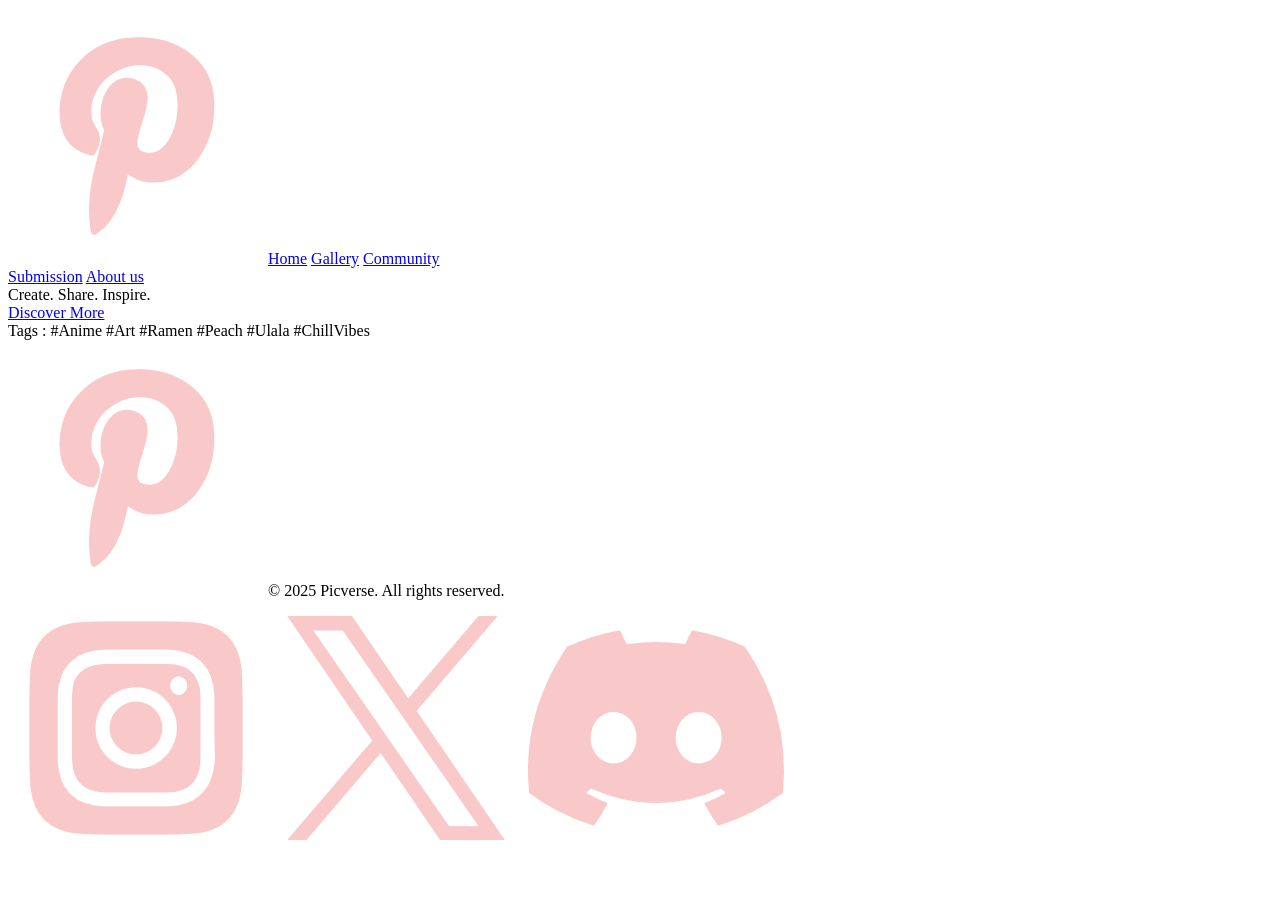
==== index.html @ c8f73e9a "Add files via upload" ====
<!DOCTYPE html>
<html lang="en">
<head>
    <meta charset="UTF-8">
    <meta name="viewport" content="width=device-width, initial-scale=1.0">
    <title>Home Page</title>
    <link rel="shortcut icon" href="../Assets/pinterest.png" type="image/png">
    <link rel="stylesheet" href="home.css">
</head>
<body>
    <div class="navbar">
        <div class="navbar-left">
            <img src="../Assets/pinterest.png" alt="logo" id="logo">
            <a href="../Home/index.html">Home</a>
            <a href="../Gallery/gallery.html">Gallery</a>
            <a href="../Community/community.html">Community</a>
        </div>
        <div class="navbar-right">
            <a href="../Submission/submission.html">Submission</a>
            <a href="../About/about.html">About us</a>
        </div>
    </div>
    <div class="hero-section">
        <!-- <img src="../Assets/pbaic624o2121.png" alt="art" id="art"> -->
        <span id="message">Create. Share. Inspire.</span>
        <div class="button">
            <a href="../Gallery/gallery.html">Discover More</a>
        </div>
        <span id="title"></span>
    </div>
    <div class="tags">
        <span id="tag-title">Tags :</span>
        <span id="tag">#Anime #Art #Ramen #Peach #Ulala #ChillVibes</span>
    </div>
    <div class="Line"></div>
    <div class="image">
        <div class="image-item image-item1"></div>
        <div class="image-item image-item2"></div>
        <div class="image-item image-item3"></div>
        <div class="image-item2 image-item-large1"></div>
        <div class="image-item2 image-item-large2"></div>
    </div>
    <div class="footer">
        <div class="footer-center">
            <img src="../Assets/pinterest.png" alt="logo" id="logo">
            <span id="copyright">© 2025 Picverse. All rights reserved.</span>
        </div>
        <div class="footer-right">
            <img src="../Assets/instagram-alt.png" alt="inst">
            <img src="../Assets/x.png" alt="x">
            <img src="../Assets/discord.png" alt="discord">
        </div>
    </div>
    <script src="home.js"></script>
</body>
</html>
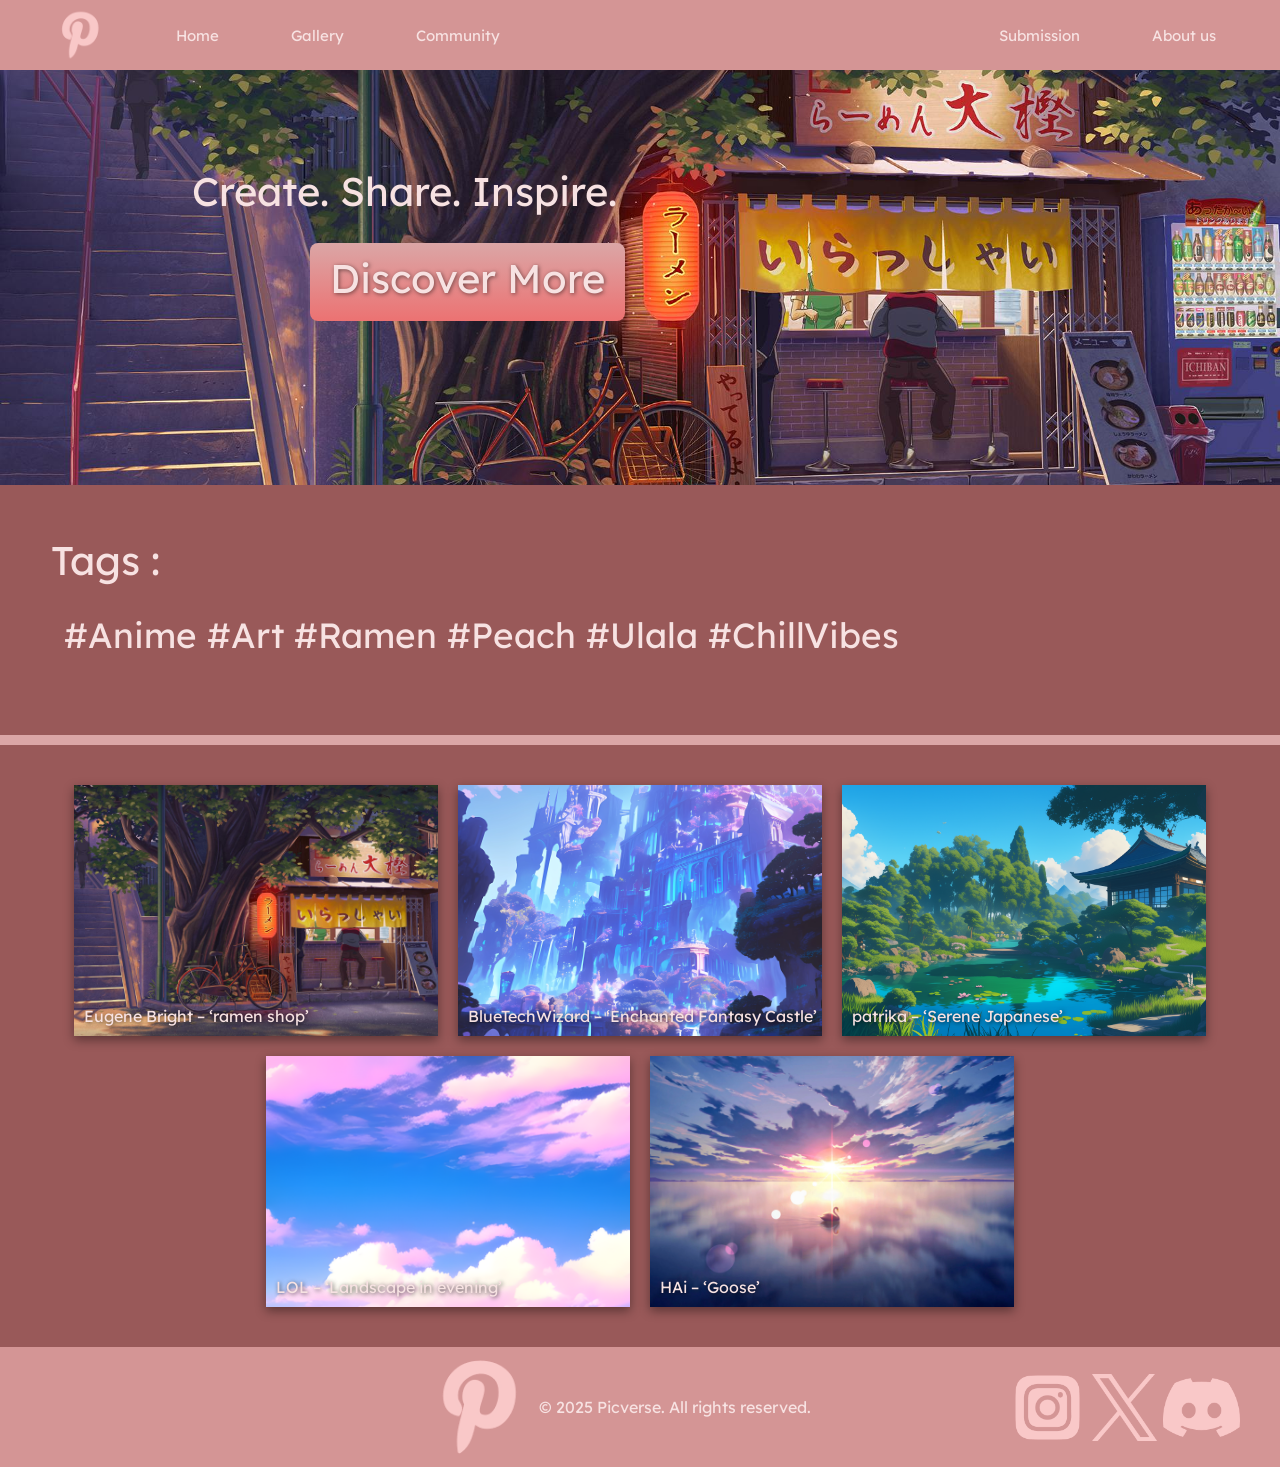
==== commit c5adafc7: "Update index.html" ====
--- a/index.html
+++ b/index.html
@@ -5,7 +5,7 @@
     <meta name="viewport" content="width=device-width, initial-scale=1.0">
     <title>Home Page</title>
     <link rel="shortcut icon" href="../Assets/pinterest.png" type="image/png">
-    <link rel="stylesheet" href="home.css">
+    <link rel="stylesheet" href="Home/home.css">
 </head>
 <body>
     <div class="navbar">
@@ -53,4 +53,4 @@
     </div>
     <script src="home.js"></script>
 </body>
-</html>+</html>
--- a/Home/home.css
+++ b/Home/home.css
@@ -0,0 +1,519 @@
+@font-face{
+    font-family: 'lexend';
+    src: url(../Lexend/Lexend-VariableFont_wght.ttf) format('truetype');
+    font-weight: normal;
+    font-size: normal;
+}
+
+:root {
+    --navbar-color: #D49595;
+    --text-color: #F7E2E2;
+    --background-color: #995959;
+    --linear-color1: #DBA6A6;
+    --linear-color2: #EC7272;
+    --line-color: #DBA6A6;
+    --username-color: #CC5F5F;
+    --primary-text: 'lexend';
+}
+
+body{
+    background-color: var(--background-color);
+    margin: 0px;
+}
+
+a{
+    color: var(--text-color);
+    font-family: var(--primary-text);
+    text-decoration: none;
+}
+
+.navbar {
+    display: flex;
+    position: fixed;
+    background-color: var(--navbar-color);
+    align-items: center;
+    height: 70px;
+    width: 100%;
+    border: 0px;
+    margin: 0px;
+    padding-left: 24px;
+    z-index: 2;
+}
+
+#logo {
+    display: inline-block;
+    width: 60px;
+    height: 60px;
+    transition: all 0.2s ease-in-out;
+}
+
+#logo:hover{
+    filter: brightness(95%);
+    transform: scale(1.1);
+}
+
+.navbar-left {
+    display: flex;
+    position: fixed; 
+    width: 35%;
+    height: auto;
+    align-items: center;
+    border: 0px;
+    margin: 0px;
+    margin-left: 2%;
+}
+
+.navbar-right {
+    display: flex;
+    position: fixed;
+    width: 35%;
+    height: auto;
+    align-items: center;
+    justify-content: flex-end;
+    margin-left: 57%;
+    padding: 0 20px;
+}
+
+.navbar-left a {
+    color: var(--text-color);
+    font-size: 15px;
+    margin-left: 60px;
+    padding: 3px 6px;
+    transition: all 0.2s ease-in-out;
+}
+
+.navbar-right a{
+    color: var(--text-color);
+    font-size: 15px;
+    margin-left: 60px;
+    padding: 3px 6px;
+    transition: all 0.2s ease-in-out;
+}
+
+.navbar-left a:hover{
+    filter: brightness(85%);
+    transform: scale(1.1);
+}
+
+.navbar-right a:hover {
+    filter: brightness(95%);
+    transform: scale(1.1);
+}
+
+.hero-section{
+    display: flex;
+    width: 100%;
+    height: 485px;
+    background-image: url("../Assets/pbaic624o2121.png");
+    background-size: cover;
+    background-position: center;
+    transition: background-image 1s ease-in-out;
+    opacity: 0;
+    transform: translateY(30px);
+    animation: fadeInUp 1s ease-out forwards;
+}
+
+.hero-section #message{
+    margin-top: 13%;
+    margin-left: 15%;
+    color: var(--text-color);
+    font-size: 40px;
+    font-family: var(--primary-text);
+}
+
+.hero-section .button{
+    height: 12%;
+    margin-top: 19%;    
+    margin-left: -24%;
+    padding: 10px 20px;
+    border-radius: 8px;
+    display: inline-block;
+    background: linear-gradient(180deg, var(--linear-color1), var(--linear-color2));
+    transition: all 0.3s ease-in-out;
+    opacity: 0;
+    transform: translateY(30px);
+    animation: fadeInUp 1s ease-out forwards;
+    animation-delay: 1s;
+}
+
+.hero-section .button a{
+    margin-top: 19%;
+    margin-left: 0%;
+    color: var(--text-color);
+    font-size: 40px;
+    font-family: var(--primary-text);
+    text-shadow: 1px 1px 4px rgba(0, 0, 0, 0.5);
+    transition: all 0.3s ease-in-out;
+}
+
+.hero-section .button:hover{
+    transform: scale(1.1);
+}
+
+.hero-section #title{
+    margin-top: 30%;
+    margin-left: -40%;
+    color: var(--text-color);
+    font-family: var(--primary-text);
+    animation-delay: 0.5s;
+}
+
+.tags{
+    display: flex;
+    width: 100%;
+    height: 250px;
+    opacity: 0;
+    transform: translateY(20px);
+    animation: fadeInUp 1s ease-out forwards;
+    animation-delay: 1.3s;
+}
+
+.tags #tag-title{
+    margin-left: 4%;
+    padding-top: 50px;
+    color: var(--text-color);
+    font-family: var(--primary-text);
+    font-size: 40px;
+}
+
+.tags #tag{
+    margin-top: 10%;
+    margin-left: -7.5%;
+    color: var(--text-color);
+    font-family: var(--primary-text);
+    font-size: 35px;
+}
+
+.Line{
+    width: 100%;
+    height: 10px;
+    background-color: var(--line-color);
+}
+
+.image{
+    display: flex;
+    flex-wrap: wrap;
+    justify-content: center;
+    gap: 20px;
+    padding: 40px;
+    background-color: var(--background-color); 
+}
+
+/* .image-item{
+    width: 364px;
+    height: 251px;
+    background-image: url("../Assets/pbaic624o2121.png");
+    background-size: cover;
+    background-position: center;
+    position: relative;
+    box-shadow: 0 4px 10px rgba(0, 0, 0, 0.4);
+}
+
+.image-item2{
+    width: 500px;
+    height: 290px;
+    background-image: url("../Assets/pbaic624o2121.png");
+    background-size: cover;
+    background-position: center;
+    position: relative;
+    box-shadow: 0 4px 10px rgba(0, 0, 0, 0.4);
+} */
+
+.image-item1 {
+    width: 364px;
+    height: 251px;
+    background-size: cover;
+    background-position: center;
+    position: relative;
+    box-shadow: 0 4px 10px rgba(0, 0, 0, 0.4);
+    background-image: url("../Assets/pbaic624o2121.png");
+}
+
+.image-item2 {
+    width: 364px;
+    height: 251px;
+    background-size: cover;
+    background-position: center;
+    position: relative;
+    box-shadow: 0 4px 10px rgba(0, 0, 0, 0.4);
+    background-image: url("../Assets/1012229.png");
+}
+
+.image-item3 {
+    width: 364px;
+    height: 251px;
+    background-size: cover;
+    background-position: center;
+    position: relative;
+    box-shadow: 0 4px 10px rgba(0, 0, 0, 0.4);
+    background-image: url("../Assets/1371442.png");
+}
+
+.image-item-large1 {
+    width: 364px;
+    height: 251px;
+    background-size: cover;
+    background-position: center;
+    position: relative;
+    box-shadow: 0 4px 10px rgba(0, 0, 0, 0.4);
+    background-image: url("../Assets/1001575.png");
+}
+
+.image-item-large2 {
+    width: 364px;
+    height: 251px;
+    background-size: cover;
+    background-position: center;
+    position: relative;
+    box-shadow: 0 4px 10px rgba(0, 0, 0, 0.4);
+    background-image: url("../Assets/358929.jpg");
+}
+
+
+.image-item1::after{
+    content: "Eugene Bright – ‘ramen shop’";
+    position: absolute;
+    bottom: 10px;
+    left: 10px;
+    font-family: var(--primary-text);
+    font-size: 16px;
+    color: var(--text-color);
+    text-shadow: 1px 1px 4px rgba(0, 0, 0, 0.7);
+}
+
+.image-item2::after{
+    content: "BlueTechWizard – ‘Enchanted Fantasy Castle’";
+    position: absolute;
+    bottom: 10px;
+    left: 10px;
+    font-family: var(--primary-text);
+    font-size: 16px;
+    color: var(--text-color);
+    text-shadow: 1px 1px 4px rgba(0, 0, 0, 0.7);
+}
+
+.image-item3::after{
+    content: "patrika – ‘Serene Japanese’";
+    position: absolute;
+    bottom: 10px;
+    left: 10px;
+    font-family: var(--primary-text);
+    font-size: 16px;
+    color: var(--text-color);
+    text-shadow: 1px 1px 4px rgba(0, 0, 0, 0.7);
+}
+
+.image-item-large1::after{
+    content: "LOL – ‘Landscape in evening’";
+    position: absolute;
+    bottom: 10px;
+    left: 10px;
+    font-family: var(--primary-text);
+    font-size: 16px;
+    color: var(--text-color);
+    text-shadow: 1px 1px 4px rgba(0, 0, 0, 0.7);
+}
+
+.image-item-large2::after{
+    content: "HAi – ‘Goose’";
+    position: absolute;
+    bottom: 10px;
+    left: 10px;
+    font-family: var(--primary-text);
+    font-size: 16px;
+    color: var(--text-color);
+    text-shadow: 1px 1px 4px rgba(0, 0, 0, 0.7);
+}
+
+.image-item1,
+.image-item2,
+.image-item3,
+.image-item-large1,
+.image-item-large2 {
+    opacity: 0;
+    transform: scale(0.95);
+    animation: fadeInScale 0.8s ease forwards;
+}
+
+.footer{
+    display: flex;
+    justify-content: space-between;
+    align-items: center;
+    width: 100%;
+    height: 120px;
+    background-color: var(--navbar-color);
+    padding: 0 40px;
+    box-sizing: border-box;
+}
+
+.footer span{
+    margin-top: 50px;
+    font-family: var(--primary-text);
+    font-size: 16px;
+    color: var(--text-color);
+}
+
+.footer #logo{
+    width: 120px;
+    height: 120px;
+}
+
+.footer-center {
+    display: flex;
+    margin-left: 180px;
+    justify-content: center;
+    flex: 1;
+}
+
+.footer-right {
+    display: flex;
+    align-items: center;
+    justify-content: flex-end;
+    min-width: 60px;
+}
+
+.footer-right img{
+    width: 77px;
+    height: 77px;
+}
+
+/* #art{
+    width: 100%;
+    height: 485px;
+    object-fit: cover;
+    overflow: hidden;
+} */
+
+@keyframes fadeInUp {
+    to {
+        opacity: 1;
+        transform: translateY(0);
+    }
+}
+
+@keyframes fadeInScale {
+    to {
+        opacity: 1;
+        transform: scale(1);
+    }
+}
+
+@media (max-width: 768px) {
+    .navbar {
+        flex-direction: column;
+        height: auto;
+        padding: 10px 15px;
+        position: relative;
+    }
+
+    #logo {
+        width: 50px;
+        height: 50px;
+        margin: 0 auto 10px auto;
+    }
+
+    .navbar-left,
+    .navbar-right {
+        position: static;
+        width: 100%;
+        justify-content: center;
+        margin: 0;
+        padding: 8px 0;
+        flex-wrap: wrap;
+        gap: 15px;
+    }
+
+    .navbar-left a,
+    .navbar-right a {
+        margin: 0 10px;
+        font-size: 14px;
+    }
+
+    .hero-section {
+        flex-direction: column;
+        height: auto;
+        padding: 40px 15px 20px;
+        text-align: center;
+    }
+
+    .hero-section #message {
+        margin: 0 0 20px 0;
+        font-size: 28px;
+        margin-left: 0;
+    }
+
+    .hero-section .button {
+        margin: 0 auto 20px auto;
+        width: 80%;
+        max-width: 300px;
+        font-size: 20px;
+        transform: translateY(0);
+        opacity: 1;
+        animation: none;
+    }
+
+    .hero-section .button a {
+        font-size: 24px;
+    }
+
+    .hero-section #title {
+        margin: 20px 0 0 0;
+        font-size: 24px;
+        margin-left: 0;
+    }
+
+    .tags {
+        flex-direction: column;
+        height: auto;
+        padding: 0 15px;
+    }
+
+    .tags #tag-title {
+        font-size: 28px;
+        margin-left: 0;
+        padding-top: 30px;
+        text-align: center;
+    }
+
+    .tags #tag {
+        font-size: 24px;
+        margin-top: 10px;
+        margin-left: 0;
+        text-align: center;
+    }
+
+    .image {
+        flex-direction: column;
+        padding: 20px 15px;
+        gap: 15px;
+    }
+
+    .image-item1,
+    .image-item2,
+    .image-item3,
+    .image-item-large1,
+    .image-item-large2 {
+        width: 100%;
+        max-width: 360px;
+        height: auto;
+        min-height: 200px;
+    }
+
+    .footer {
+        flex-direction: column;
+        height: auto;
+        padding: 20px 15px;
+        gap: 10px;
+        text-align: center;
+    }
+
+    .footer span {
+        margin-top: 10px;
+    }
+
+    .footer-center {
+        margin-left: 0;
+        justify-content: center;
+    }
+}
+
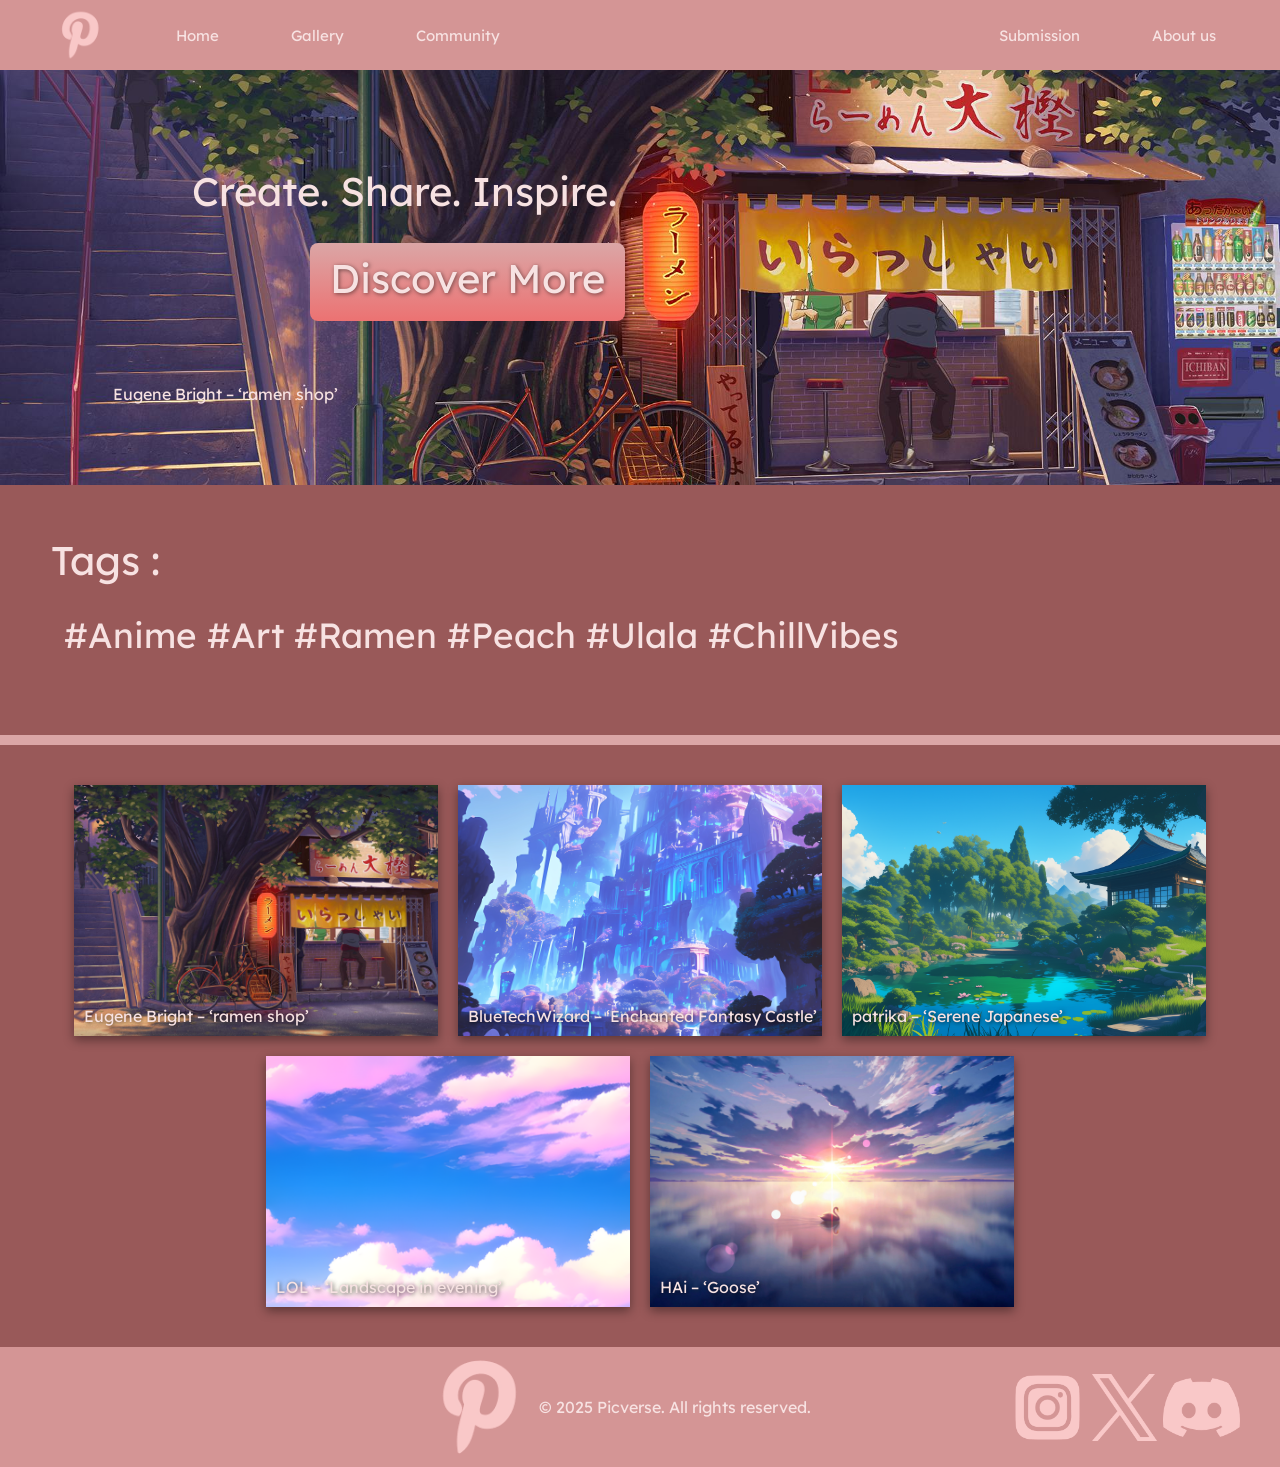
==== commit c8bdb3c2: "Update index.html" ====
--- a/index.html
+++ b/index.html
@@ -11,7 +11,7 @@
     <div class="navbar">
         <div class="navbar-left">
             <img src="../Assets/pinterest.png" alt="logo" id="logo">
-            <a href="../Home/index.html">Home</a>
+            <a href="index.html">Home</a>
             <a href="../Gallery/gallery.html">Gallery</a>
             <a href="../Community/community.html">Community</a>
         </div>
@@ -51,6 +51,6 @@
             <img src="../Assets/discord.png" alt="discord">
         </div>
     </div>
-    <script src="home.js"></script>
+    <script src="Home/home.js"></script>
 </body>
 </html>
